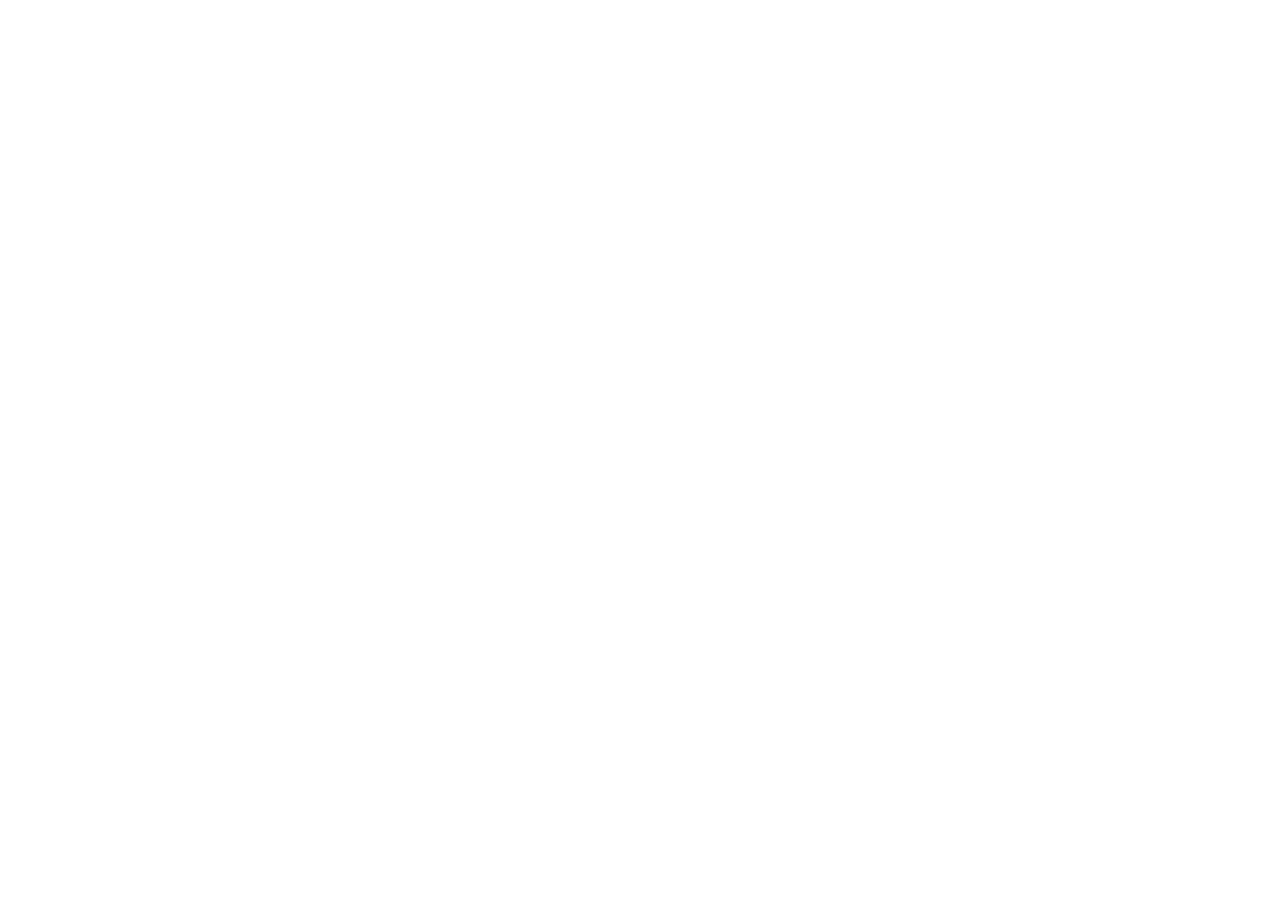
==== index.html @ 461d2f04 "start the HW-4 project. create index.html and useing bootsrap and google font create style.css creat" ====
<!DOCTYPE html>
<!--[if lt IE 7]>      <html class="no-js lt-ie9 lt-ie8 lt-ie7"> <![endif]-->
<!--[if IE 7]>         <html class="no-js lt-ie9 lt-ie8"> <![endif]-->
<!--[if IE 8]>         <html class="no-js lt-ie9"> <![endif]-->
<!--[if gt IE 8]><!-->
<html class="no-js">
<!--<![endif]-->

<head>
    <meta charset="utf-8">
    <meta http-equiv="X-UA-Compatible" content="IE=edge">
    <title></title>
    <meta name="description" content="">
    <meta name="viewport" content="width=device-width, initial-scale=1">
    <link rel="stylesheet" href="https://maxcdn.bootstrapcdn.com/bootstrap/4.0.0/css/bootstrap.min.css"
        integrity="sha384-Gn5384xqQ1aoWXA+058RXPxPg6fy4IWvTNh0E263XmFcJlSAwiGgFAW/dAiS6JXm" crossorigin="anonymous">
    <link rel="stylesheet" href="style.css">
    <link href="https://fonts.googleapis.com/css2?family=Poppins:wght@400;700&display=swap" rel="stylesheet">

</head>

<body>
    <!--[if lt IE 7]>
            <p class="browsehappy">You are using an <strong>outdated</strong> browser. Please <a href="#">upgrade your browser</a> to improve your experience.</p>
        <![endif]-->

    <script src="" async defer></script>
</body>
<script src="https://code.jquery.com/jquery-3.2.1.slim.min.js"
    integrity="sha384-KJ3o2DKtIkvYIK3UENzmM7KCkRr/rE9/Qpg6aAZGJwFDMVNA/GpGFF93hXpG5KkN"
    crossorigin="anonymous"></script>
<script src="https://cdnjs.cloudflare.com/ajax/libs/popper.js/1.12.9/umd/popper.min.js"
    integrity="sha384-ApNbgh9B+Y1QKtv3Rn7W3mgPxhU9K/ScQsAP7hUibX39j7fakFPskvXusvfa0b4Q"
    crossorigin="anonymous"></script>
<script src="https://maxcdn.bootstrapcdn.com/bootstrap/4.0.0/js/bootstrap.min.js"
    integrity="sha384-JZR6Spejh4U02d8jOt6vLEHfe/JQGiRRSQQxSfFWpi1MquVdAyjUar5+76PVCmYl"
    crossorigin="anonymous"></script>

</html>
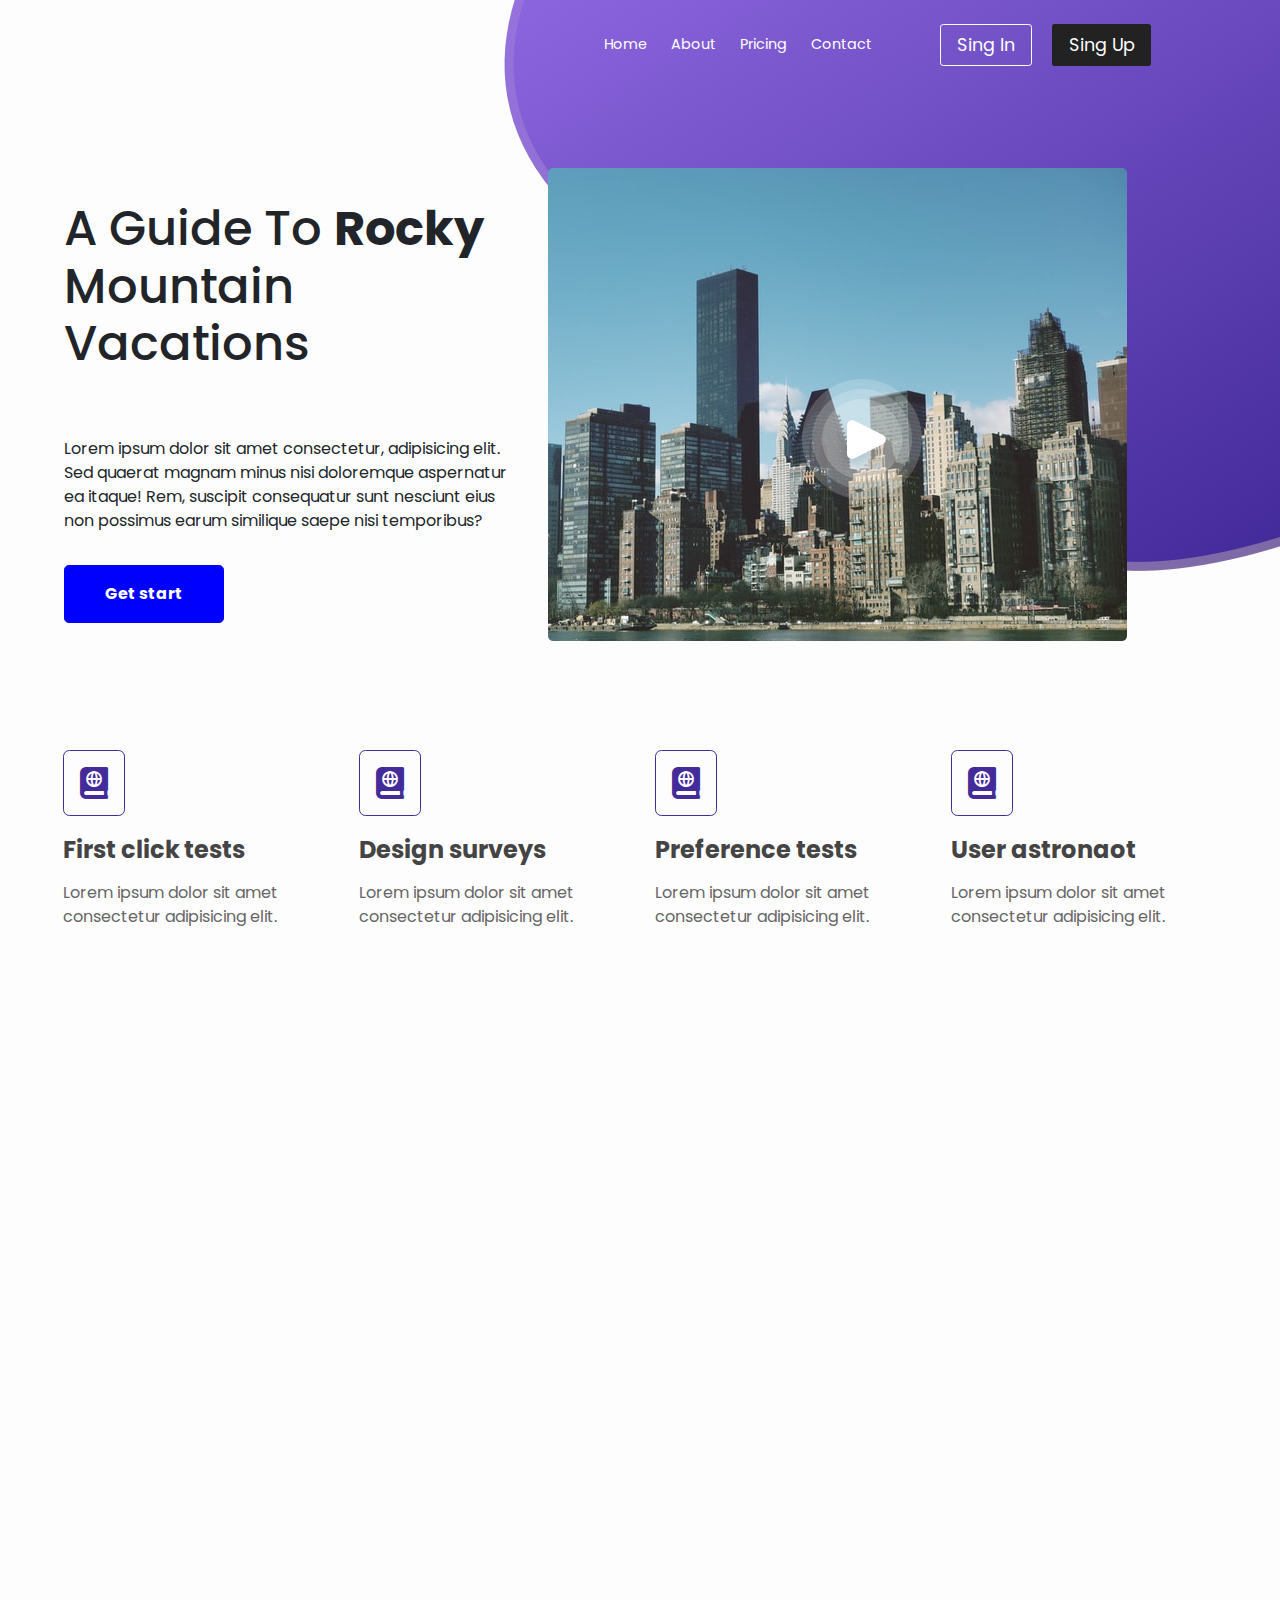
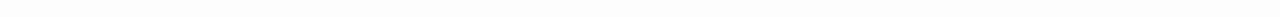
==== commit c413885f: "complate Header-section" ====
--- a/index.html
+++ b/index.html
@@ -14,7 +14,8 @@
     <meta name="viewport" content="width=device-width, initial-scale=1">
     <link rel="stylesheet" href="https://maxcdn.bootstrapcdn.com/bootstrap/4.0.0/css/bootstrap.min.css"
         integrity="sha384-Gn5384xqQ1aoWXA+058RXPxPg6fy4IWvTNh0E263XmFcJlSAwiGgFAW/dAiS6JXm" crossorigin="anonymous">
-    <link rel="stylesheet" href="style.css">
+    <link rel="stylesheet" href="css/style.css">
+    <link rel="stylesheet" href="icomoon/style.css">
     <link href="https://fonts.googleapis.com/css2?family=Poppins:wght@400;700&display=swap" rel="stylesheet">
 
 </head>
@@ -23,6 +24,86 @@
     <!--[if lt IE 7]>
             <p class="browsehappy">You are using an <strong>outdated</strong> browser. Please <a href="#">upgrade your browser</a> to improve your experience.</p>
         <![endif]-->
+
+
+    <div class="main d-flex flex-column mb-5">
+        <div class="header-section d-flex justify-content-start">
+            <div class="contaner d-flex justify-content-start">
+                <ul class="d-flex justify-content-start">
+                    <li><a href="#">Home</a></li>
+                    <li><a href="#">About</a></li>
+                    <li><a href="#">Pricing</a></li>
+                    <li><a href="#">Contact</a></li>
+                </ul>
+                <div class="acount">
+                    <a href="#">Sing In</a>
+                    <a href="#" class="active">Sing Up</a>
+                </div>
+            </div>
+        </div>
+        <div class="view-section my-5">
+            <div class="row d-flex flex-row-reverse">
+                <div class="col-lg-6 col-md-6 col-sm-12 position-relative">
+                    <img src="images/Button 2.png" alt="" class="mr-6">
+                    <div class="play-icon">
+                        <img src="images/play.png" alt="">
+                    </div>
+                </div>
+                <div class="col-lg-6 col-md-6 col-sm-12">
+                    <h4 class="mx-6">A Guide To <span>Rocky</span> Mountain Vacations</h4>
+                    <p class="mx-6">Lorem ipsum dolor sit amet consectetur, adipisicing elit. Sed quaerat magnam minus
+                        nisi
+                        doloremque aspernatur ea itaque! Rem, suscipit consequatur sunt nesciunt eius non possimus earum
+                        similique saepe nisi temporibus?</p>
+                    <a href="#" class="mx-6"><button>Get start</button></a>
+                </div>
+            </div>
+        </div>
+        <div class="about-section my-5">
+            <div class="row m-5">
+                <div class="col-lg-3 col-md-3 col-sm-6 col-xs-12">
+                    <span class="icon-worldBook"></span>
+                    <h4>First click tests</h4>
+                    <p>Lorem ipsum dolor sit amet consectetur adipisicing elit.</p>
+                </div>
+                <div class="col-lg-3 col-md-3 col-sm-6 col-xs-12">
+                    <span class="icon-worldBook"></span>
+                    <h4>Design surveys</h4>
+                    <p>Lorem ipsum dolor sit amet consectetur adipisicing elit.</p>
+                </div>
+                <div class="col-lg-3 col-md-3 col-sm-6 col-xs-12">
+                    <span class="icon-worldBook"></span>
+                    <h4>Preference tests</h4>
+                    <p>Lorem ipsum dolor sit amet consectetur adipisicing elit.</p>
+                </div>
+                <div class="col-lg-3 col-md-3 col-sm-6 col-xs-12">
+                    <span class="icon-worldBook"></span>
+                    <h4>User astronaot</h4>
+                    <p>Lorem ipsum dolor sit amet consectetur adipisicing elit.</p>
+                </div>
+            </div>
+        </div>
+        <div class="learn-section my-5">
+
+        </div>
+        <div class="testimonial my-5">
+
+        </div>
+        <div class="story-section my-5">
+
+        </div>
+        <div class="recent-section my-5">
+
+        </div>
+        <div class="form-section my-5">
+
+        </div>
+        <footer class="mt-5">
+
+        </footer>
+    </div>
+
+
 
     <script src="" async defer></script>
 </body>
--- a/css/style.css
+++ b/css/style.css
@@ -0,0 +1,95 @@
+*{
+    margin: 0;
+    padding: 0;
+}
+body{
+    background-color: #fdfdfd;
+    font-family: 'Poppins', sans-serif;
+    font-size: 1rem;
+}
+a{
+    color: white;
+    text-decoration: none;
+    transition: all .3s ease-in;
+}
+li{
+    list-style: none;
+}
+.mx-6{
+    margin:  4rem 7rem 2rem 4rem !important;
+}
+.ml-6{
+    margin-left: 4rem !important;
+}
+.mr-6{
+    position: absolute;
+    right: 10.5rem;
+    margin-top: 2rem;
+}
+.main{
+    background-image: url('../images/Oval.png');
+    background-repeat: no-repeat;
+    background-position: right top;
+    overflow-x: hidden;
+}
+.header-section{
+    margin-left: 45%;
+}
+.header-section ul{
+    margin: 2rem 1rem;
+}
+.header-section li a{
+    font-size: .9rem;
+    margin: 0rem .75rem;
+}
+.header-section .acount{
+    margin-top: 2rem;
+    margin-left: 2rem;
+}
+.header-section .acount a{
+    margin: 0 .5rem;
+    font-size: 1.1rem;
+    border-radius: .2rem;
+    padding: .5rem 1rem;
+    border : .1rem solid white
+}
+.header-section .acount a.active{
+    background-color: #222;
+    border-color: #222;
+}
+.play-icon img{
+    position: absolute;
+    top: 50%;
+    right: 57%;
+}
+.view-section h4{
+    font-size: 3rem;
+}
+.view-section h4 span{
+    font-weight: 700;
+}
+.view-section a button{
+    padding: 1rem 2.5rem;
+    background-color: blue;
+    border: 1px solid blue;
+    border-radius: .3rem;
+    color: white;
+    font-weight: 700;
+}
+.about-section span{
+    font-size: 2rem;
+    padding: 1rem;
+    border: .1rem solid #442b9a;
+    border-radius: .4rem;
+}
+.about-section h4{
+    margin-top: 2rem;
+    font-size: 1.5rem;
+    font-weight: 700;
+    color: #444;
+}
+.about-section p{
+    font-size: 1rem;
+    color: #666;
+    margin-top: 1rem;
+}--- a/icomoon/style.css
+++ b/icomoon/style.css
@@ -0,0 +1,63 @@
+@font-face {
+  font-family: 'icomoon';
+  src:  url('fonts/icomoon.eot?lnn4eu');
+  src:  url('fonts/icomoon.eot?lnn4eu#iefix') format('embedded-opentype'),
+    url('fonts/icomoon.ttf?lnn4eu') format('truetype'),
+    url('fonts/icomoon.woff?lnn4eu') format('woff'),
+    url('fonts/icomoon.svg?lnn4eu#icomoon') format('svg');
+  font-weight: normal;
+  font-style: normal;
+  font-display: block;
+}
+
+[class^="icon-"], [class*=" icon-"] {
+  /* use !important to prevent issues with browser extensions that change fonts */
+  font-family: 'icomoon' !important;
+  speak: none;
+  font-style: normal;
+  font-weight: normal;
+  font-variant: normal;
+  text-transform: none;
+  line-height: 1;
+
+  /* Better Font Rendering =========== */
+  -webkit-font-smoothing: antialiased;
+  -moz-osx-font-smoothing: grayscale;
+}
+
+.icon-biohazard:before {
+  content: "\e900";
+  color: #442b9a;
+}
+.icon-bird:before {
+  content: "\e901";
+  color: #442b9a;
+}
+.icon-hand:before {
+  content: "\e902";
+  color: #442b9a;
+}
+.icon-handshake:before {
+  content: "\e903";
+  color: #442b9a;
+}
+.icon-person:before {
+  content: "\e904";
+  color: #442b9a;
+}
+.icon-playSign:before {
+  content: "\e905";
+  color: #442b9a;
+}
+.icon-send-email:before {
+  content: "\e906";
+  color: #442b9a;
+}
+.icon-tick:before {
+  content: "\e907";
+  color: #442b9a;
+}
+.icon-worldBook:before {
+  content: "\e908";
+  color: #442b9a;
+}
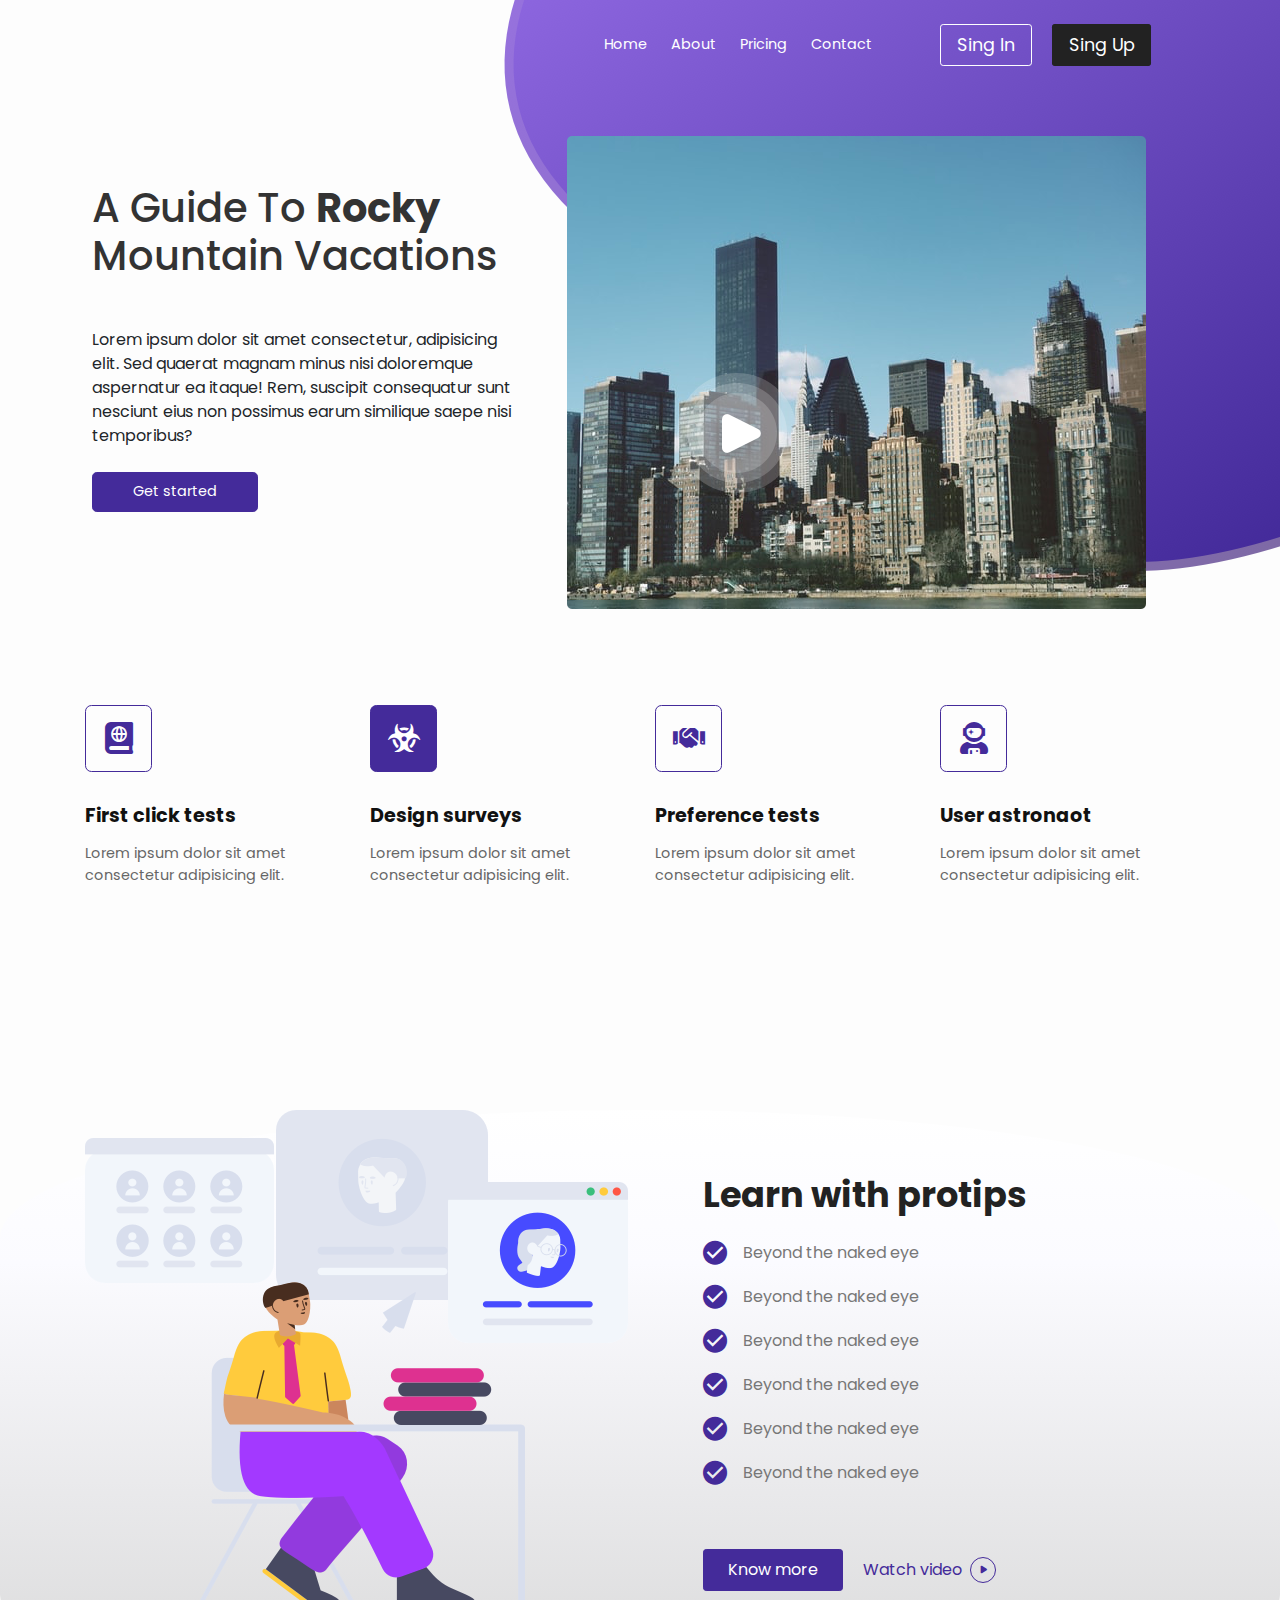
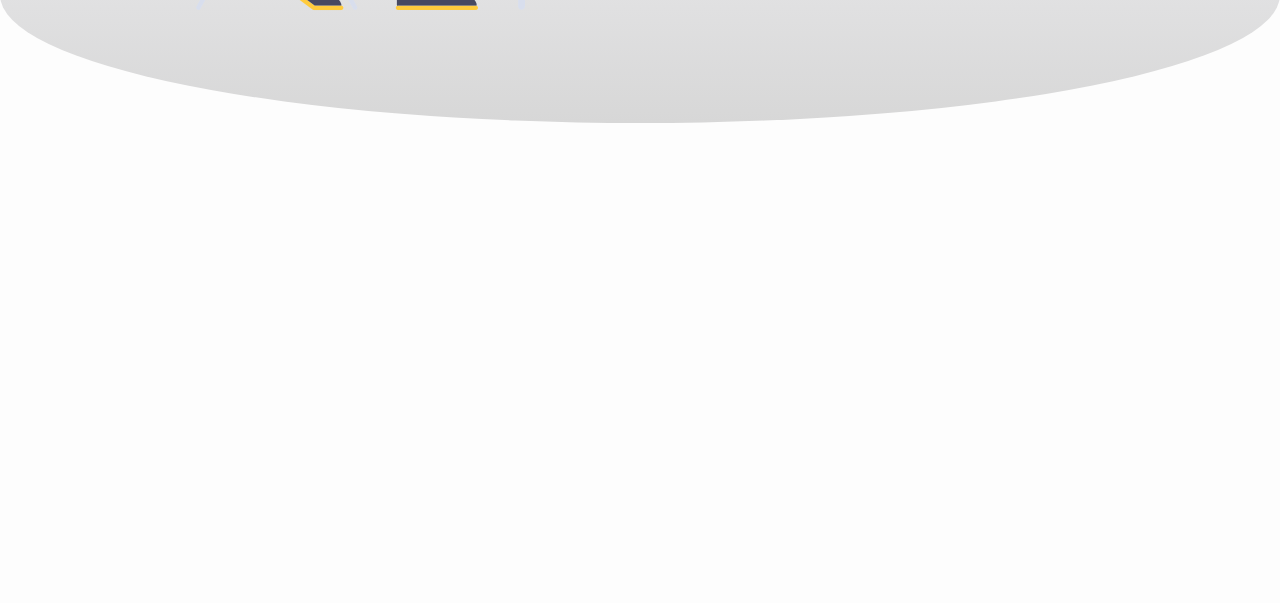
==== commit d31f2f82: "create and complate learn-section" ====
--- a/index.html
+++ b/index.html
@@ -42,49 +42,91 @@
             </div>
         </div>
         <div class="view-section my-5">
-            <div class="row d-flex flex-row-reverse">
-                <div class="col-lg-6 col-md-6 col-sm-12 position-relative">
-                    <img src="images/Button 2.png" alt="" class="mr-6">
-                    <div class="play-icon">
-                        <img src="images/play.png" alt="">
+            <div class="container">
+                <div class="row d-flex flex-row-reverse">
+                    <div class="col-lg-6 col-md-6 col-sm-12 position-relative mr-6">
+                        <img src="images/Button 2.png" alt="">
+                        <div class="play-icon mr-6">
+                            <img src="images/play.png" alt="">
+                        </div>
                     </div>
-                </div>
-                <div class="col-lg-6 col-md-6 col-sm-12">
-                    <h4 class="mx-6">A Guide To <span>Rocky</span> Mountain Vacations</h4>
-                    <p class="mx-6">Lorem ipsum dolor sit amet consectetur, adipisicing elit. Sed quaerat magnam minus
-                        nisi
-                        doloremque aspernatur ea itaque! Rem, suscipit consequatur sunt nesciunt eius non possimus earum
-                        similique saepe nisi temporibus?</p>
-                    <a href="#" class="mx-6"><button>Get start</button></a>
+                    <div class="col-lg-5 col-md-5 col-sm-12">
+                        <h4 class="my-5">A Guide To <span>Rocky</span> Mountain Vacations</h4>
+                        <p class="my-4 mr-4">Lorem ipsum dolor sit amet consectetur, adipisicing elit. Sed quaerat
+                            magnam
+                            minus
+                            nisi
+                            doloremque aspernatur ea itaque! Rem, suscipit consequatur sunt nesciunt eius non possimus
+                            earum
+                            similique saepe nisi temporibus?</p>
+                        <a href="#" class=""><button>Get started</button></a>
+                    </div>
                 </div>
             </div>
         </div>
         <div class="about-section my-5">
-            <div class="row m-5">
-                <div class="col-lg-3 col-md-3 col-sm-6 col-xs-12">
-                    <span class="icon-worldBook"></span>
-                    <h4>First click tests</h4>
-                    <p>Lorem ipsum dolor sit amet consectetur adipisicing elit.</p>
-                </div>
-                <div class="col-lg-3 col-md-3 col-sm-6 col-xs-12">
-                    <span class="icon-worldBook"></span>
-                    <h4>Design surveys</h4>
-                    <p>Lorem ipsum dolor sit amet consectetur adipisicing elit.</p>
-                </div>
-                <div class="col-lg-3 col-md-3 col-sm-6 col-xs-12">
-                    <span class="icon-worldBook"></span>
-                    <h4>Preference tests</h4>
-                    <p>Lorem ipsum dolor sit amet consectetur adipisicing elit.</p>
-                </div>
-                <div class="col-lg-3 col-md-3 col-sm-6 col-xs-12">
-                    <span class="icon-worldBook"></span>
-                    <h4>User astronaot</h4>
-                    <p>Lorem ipsum dolor sit amet consectetur adipisicing elit.</p>
+            <div class="container">
+                <div class="row">
+                    <div class="col-lg-3 col-md-3 col-sm-6 col-xs-12">
+                        <span class="icon-worldBook"></span>
+                        <h4>First click tests</h4>
+                        <p>Lorem ipsum dolor sit amet consectetur adipisicing elit.</p>
+                    </div>
+                    <div class="col-lg-3 col-md-3 col-sm-6 col-xs-12">
+                        <span class="icon-biohazard"></span>
+                        <h4>Design surveys</h4>
+                        <p>Lorem ipsum dolor sit amet consectetur adipisicing elit.</p>
+                    </div>
+                    <div class="col-lg-3 col-md-3 col-sm-6 col-xs-12">
+                        <span class="icon-handshake"></span>
+                        <h4>Preference tests</h4>
+                        <p>Lorem ipsum dolor sit amet consectetur adipisicing elit.</p>
+                    </div>
+                    <div class="col-lg-3 col-md-3 col-sm-6 col-xs-12">
+                        <span class="icon-person"></span>
+                        <h4>User astronaot</h4>
+                        <p>Lorem ipsum dolor sit amet consectetur adipisicing elit.</p>
+                    </div>
                 </div>
             </div>
         </div>
-        <div class="learn-section my-5">
-
+        <div class="learn-section">
+            <div class="container">
+                <div class="row">
+                    <div class="col-lg-6 col-md-6 col-sm-6 col-xs-12"><img src="images/illustrator.png" alt=""></div>
+                    <div class="col-lg-6 col-md-6 col-sm-6 col-xs-12 mt-6">
+                        <h3 class="ml-5 mb-4">Learn with protips</h3>
+                        <div class="learning d-flex justify-content-start ml-5 mb-1">
+                            <span class="icon-tick mr-3"></span>
+                            <p>Beyond the naked eye</p>
+                        </div>
+                        <div class="learning d-flex justify-content-start ml-5 mb-1">
+                            <span class="icon-tick mr-3"></span>
+                            <p>Beyond the naked eye</p>
+                        </div>
+                        <div class="learning d-flex justify-content-start ml-5 mb-1">
+                            <span class="icon-tick mr-3"></span>
+                            <p>Beyond the naked eye</p>
+                        </div>
+                        <div class="learning d-flex justify-content-start ml-5 mb-1">
+                            <span class="icon-tick mr-3"></span>
+                            <p>Beyond the naked eye</p>
+                        </div>
+                        <div class="learning d-flex justify-content-start ml-5 mb-1">
+                            <span class="icon-tick mr-3"></span>
+                            <p>Beyond the naked eye</p>
+                        </div>
+                        <div class="learning d-flex justify-content-start ml-5 mb-1">
+                            <span class="icon-tick mr-3"></span>
+                            <p>Beyond the naked eye</p>
+                        </div>
+                        <div class="learning-more mt-5">
+                            <a href="#" class=" ml-5"><button>Know more</button></a>
+                            <a href="#" class="ml-3">Watch video <span class="icon-playSign"></span></a>
+                        </div>
+                    </div>
+                </div>
+            </div>
         </div>
         <div class="testimonial my-5">
 
--- a/css/style.css
+++ b/css/style.css
@@ -18,13 +18,15 @@
 .mx-6{
     margin:  4rem 7rem 2rem 4rem !important;
 }
+.mt-6{
+    margin-top: 4rem !important;
+}
+}
 .ml-6{
     margin-left: 4rem !important;
 }
 .mr-6{
-    position: absolute;
-    right: 10.5rem;
-    margin-top: 2rem;
+    margin-right: 5.5rem;
 }
 .main{
     background-image: url('../images/Oval.png');
@@ -63,33 +65,82 @@
     right: 57%;
 }
 .view-section h4{
-    font-size: 3rem;
+    font-size: 2.5rem;
+    color: #333;
 }
 .view-section h4 span{
     font-weight: 700;
 }
 .view-section a button{
-    padding: 1rem 2.5rem;
-    background-color: blue;
-    border: 1px solid blue;
+    padding: .5rem 2.5rem;
+    background-color: #442b9a;
+    border: 1px solid #442b9a;
     border-radius: .3rem;
     color: white;
-    font-weight: 700;
+    font-size: .9rem;
 }
 .about-section span{
+    display: block;
+    width: 4.2rem;
+    height: 4.2rem;
     font-size: 2rem;
+    text-align: center;
     padding: 1rem;
     border: .1rem solid #442b9a;
     border-radius: .4rem;
 }
+.about-section .col-lg-3:nth-child(2) span{
+    background-color: #442b9a;
+}
+.about-section .icon-biohazard:before {
+    content: "\e900";
+    color: white;
+  }
 .about-section h4{
     margin-top: 2rem;
-    font-size: 1.5rem;
+    font-size: 1.2rem;
     font-weight: 700;
-    color: #444;
+    color: #111;
 }
 .about-section p{
-    font-size: 1rem;
+    font-size: .9rem; 
     color: #666;
     margin-top: 1rem;
+}
+.learn-section{
+    margin-top: 10rem;
+    padding-bottom: 7rem;
+    border-radius: 50rem/10rem;
+    /* border-bottom-left-radius: 10rem/10rem ;
+    border-bottom-right-radius: 10rem/10rem ; */
+    background: linear-gradient(0deg, rgba(215,215,215,1) 0%, rgba(251,251,255,1) 75%, rgba(255,255,255,1) 100%);
+}
+.learn-section h3{
+    font-size: 2.2rem;
+    font-weight: 700;
+    color: #222;
+}
+.learn-section .learning span{
+    font-size: 1.5rem;
+}
+.learn-section .learning p{
+    color: #777;
+}
+.learn-section .learning-more button{
+    padding: .5rem 1.5rem;
+    background-color: #442b9a;
+    border: .1rem solid #442b9a;
+    color: #fff;
+    border-radius: .2rem;
+}
+.learn-section .learning-more a{
+    position: relative;
+    color: #442b9a;
+}
+.learn-section .learning-more span{
+    position: absolute;
+    font-size: 1.5rem;
+    border: .05rem solid #442b9a;
+    border-radius: 50%;
+    margin: .55rem 0 0 .5rem;
 }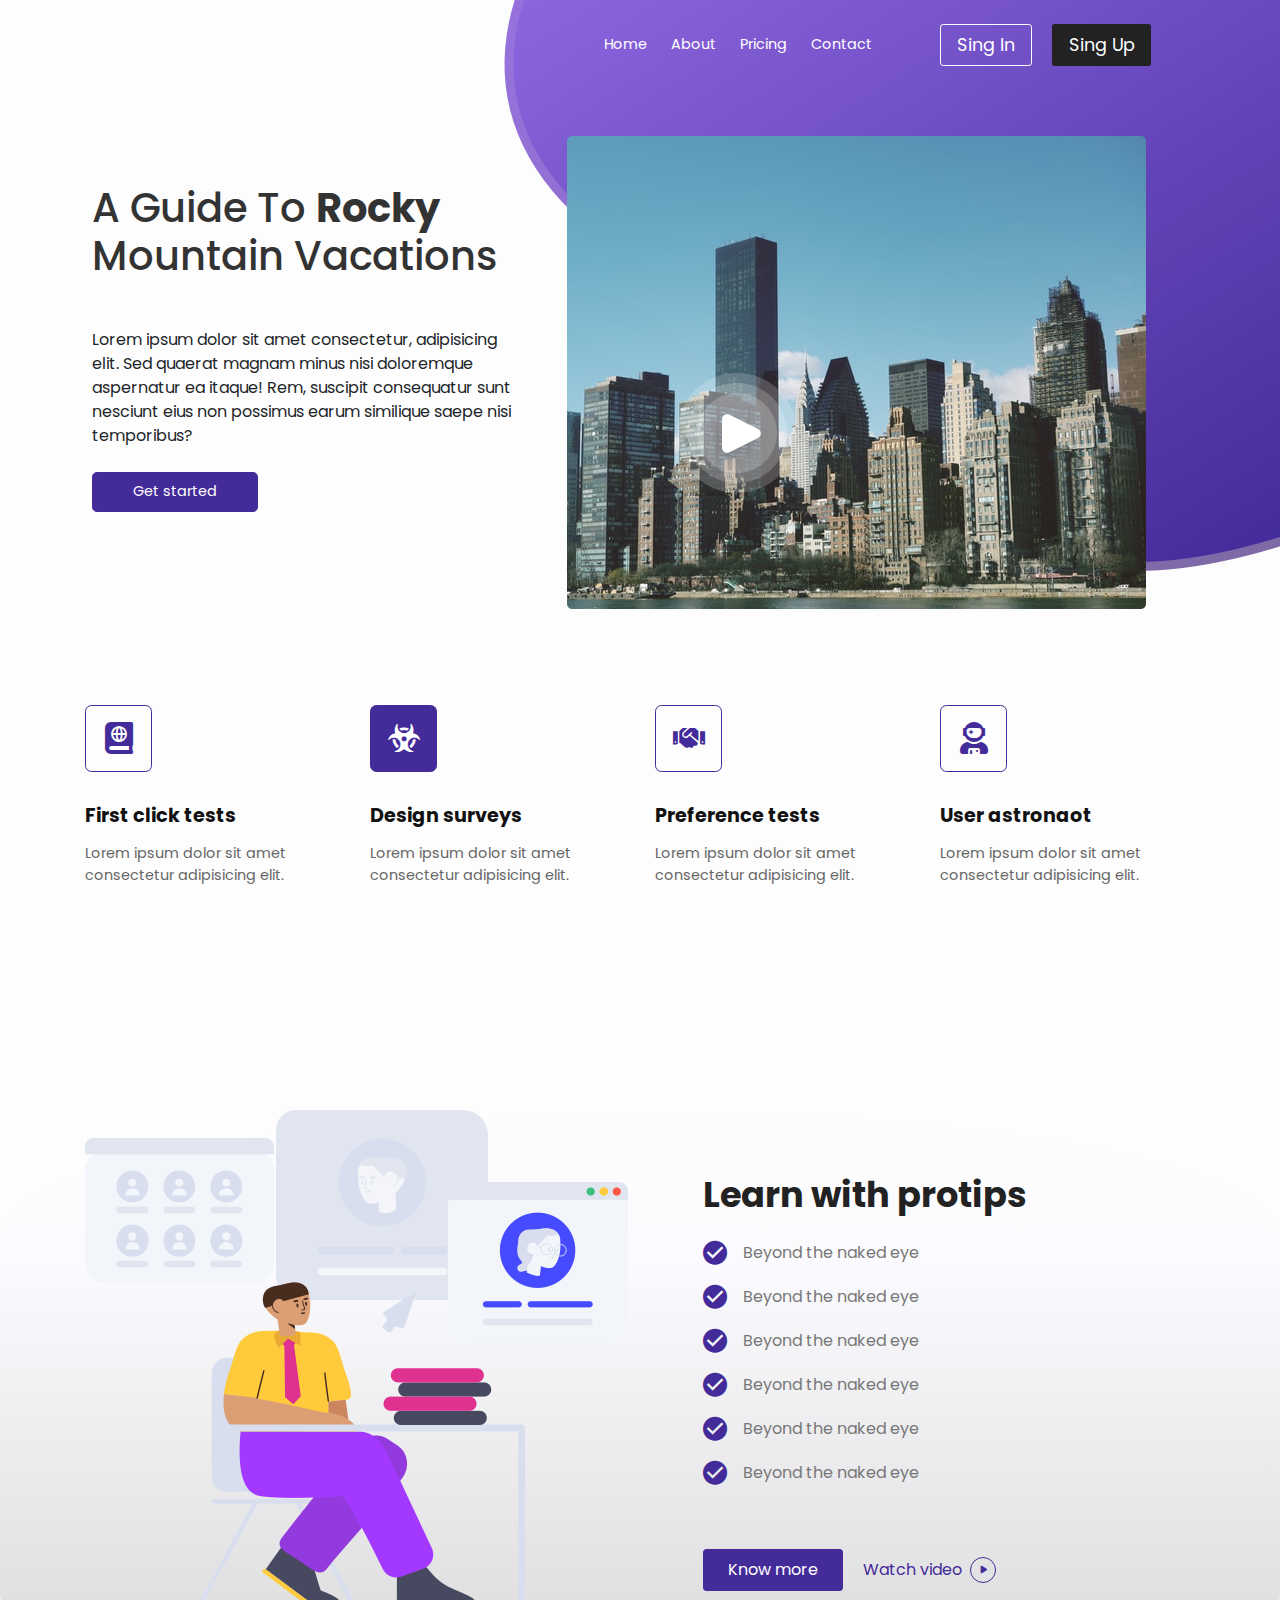
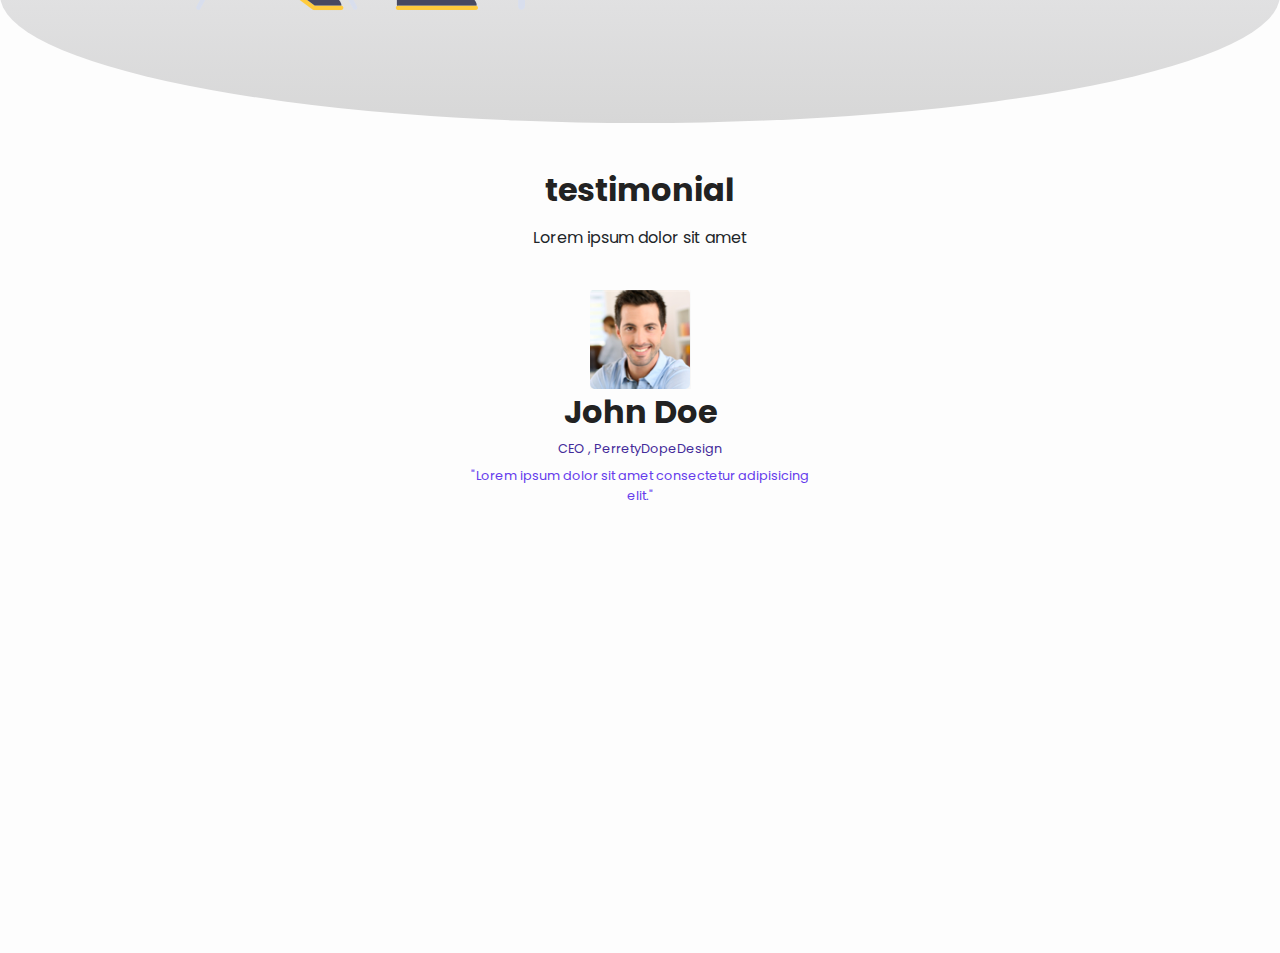
==== commit 4d1fe7b2: "create and complate the testimonial section and edit the TestimonialPicture" ====
--- a/index.html
+++ b/index.html
@@ -129,7 +129,18 @@
             </div>
         </div>
         <div class="testimonial my-5">
-
+            <div class="container">
+                <div class="row d-flex justify-content-center">
+                    <div class="col-lg-4 col-md-4 col-sm-8 col-xs-12 text-center">
+                        <h3>testimonial</h3>
+                        <p class="mt-3">Lorem ipsum dolor sit amet</p>
+                        <img src="images/TestimonialPicture.png" alt="" class="mt-4">
+                        <h3 class="mt-1">John Doe</h3>
+                        <a href="#" class="d-block">CEO , PerretyDopeDesign</a>
+                        <p class="testimonial-color mt-2">"Lorem ipsum dolor sit amet consectetur adipisicing elit."</p>
+                    </div>
+                </div>
+            </div>
         </div>
         <div class="story-section my-5">
 
--- a/css/style.css
+++ b/css/style.css
@@ -113,7 +113,7 @@
     border-radius: 50rem/10rem;
     /* border-bottom-left-radius: 10rem/10rem ;
     border-bottom-right-radius: 10rem/10rem ; */
-    background: linear-gradient(0deg, rgba(215,215,215,1) 0%, rgba(251,251,255,1) 75%, rgba(255,255,255,1) 100%);
+    background: linear-gradient(0deg, rgba(215,215,215,1) 0%, rgba(251,251,255,1) 75%, #fdfdfd 100%);
 }
 .learn-section h3{
     font-size: 2.2rem;
@@ -143,4 +143,17 @@
     border: .05rem solid #442b9a;
     border-radius: 50%;
     margin: .55rem 0 0 .5rem;
+}
+.testimonial h3{
+    font-size: 2rem;
+    font-weight: 700;
+    color: #222;
+}
+.testimonial a{
+    color: #442b9a;
+    font-size: .8rem;
+}
+.testimonial-color{
+    color: #653cec;
+    font-size: .8rem;
 }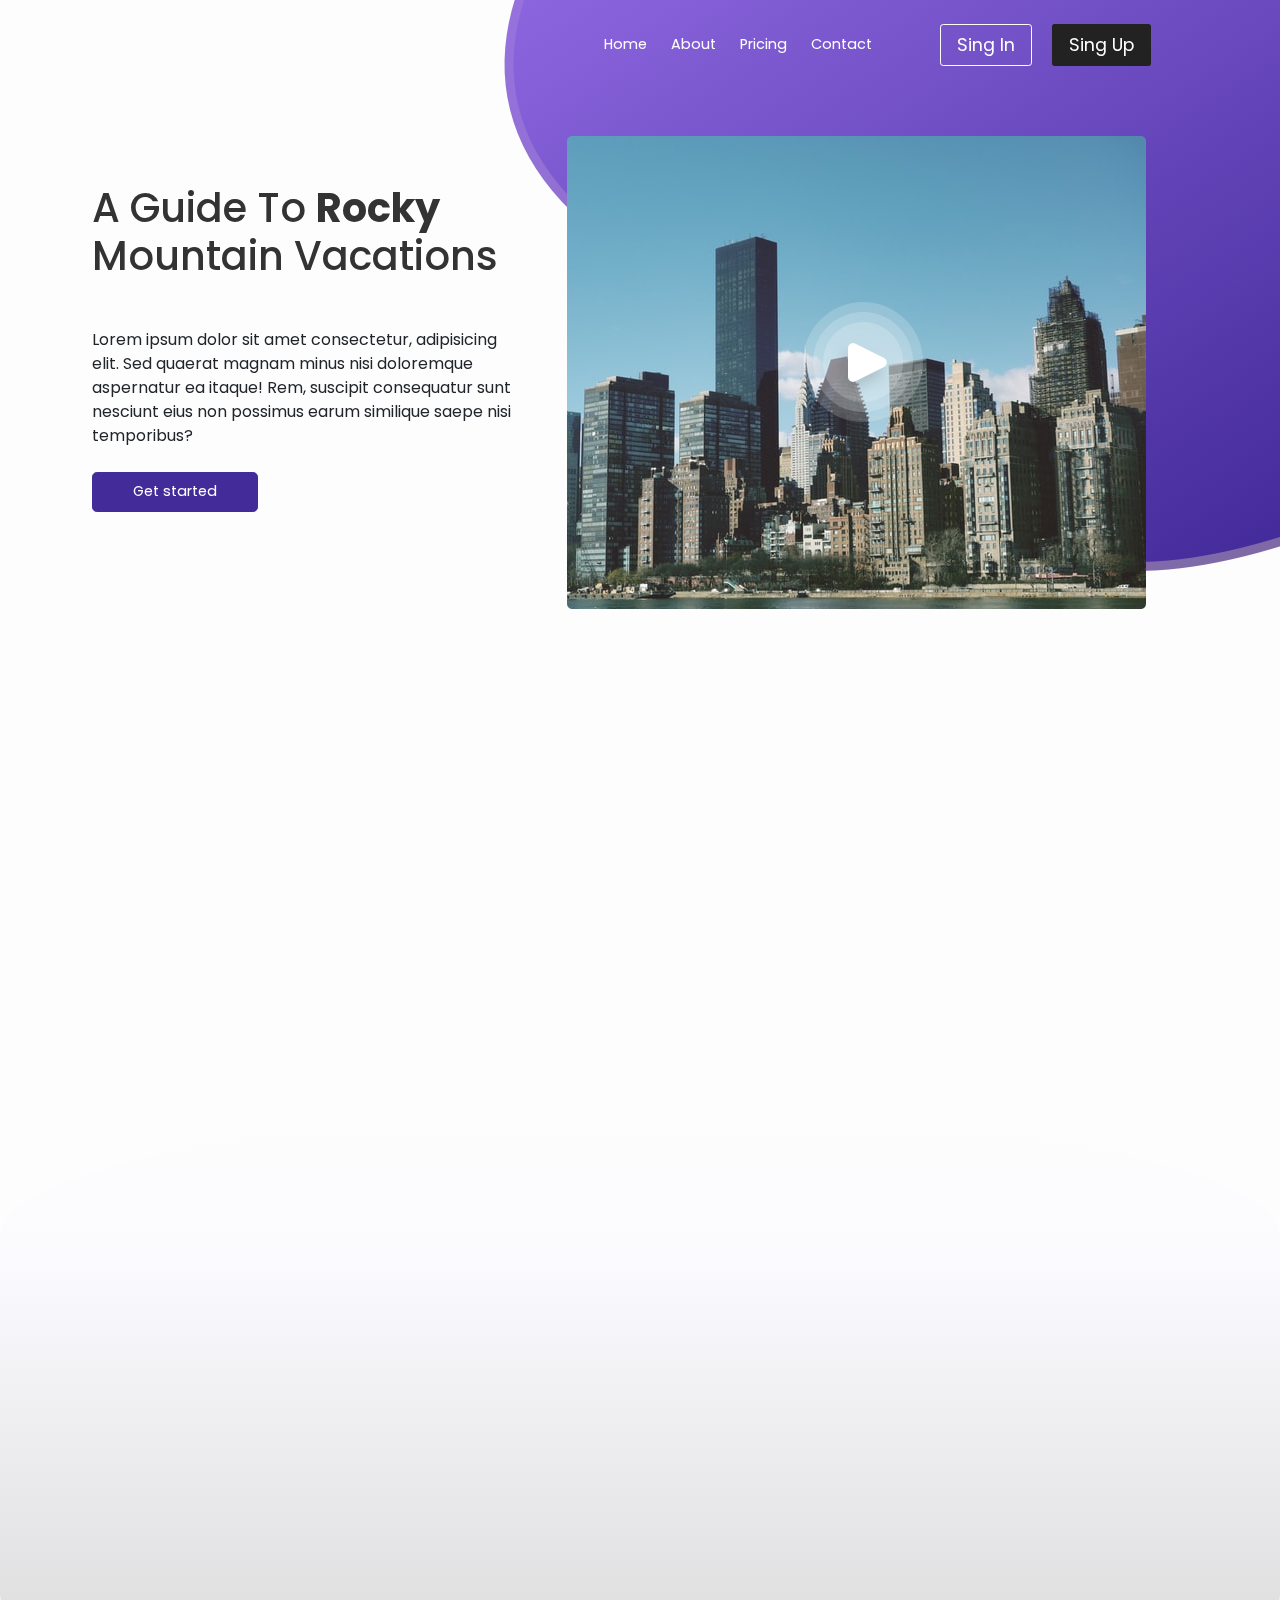
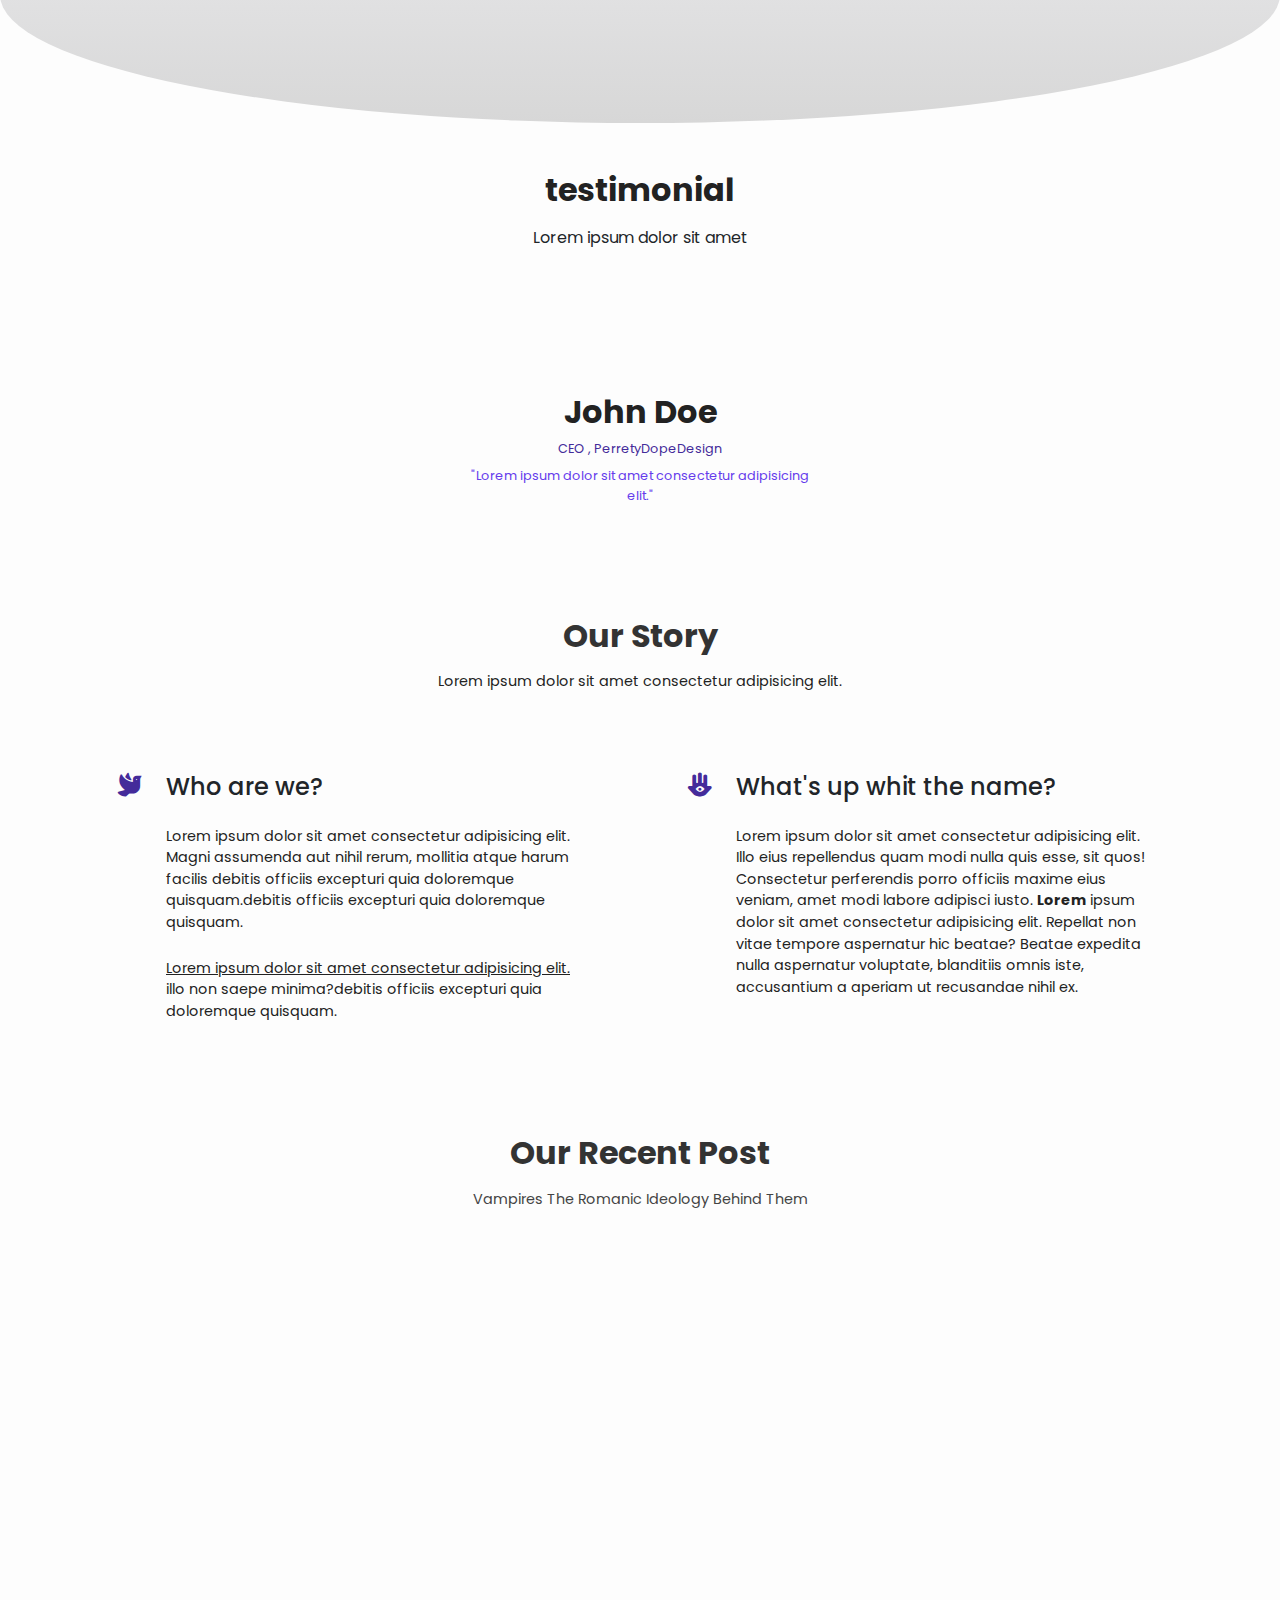
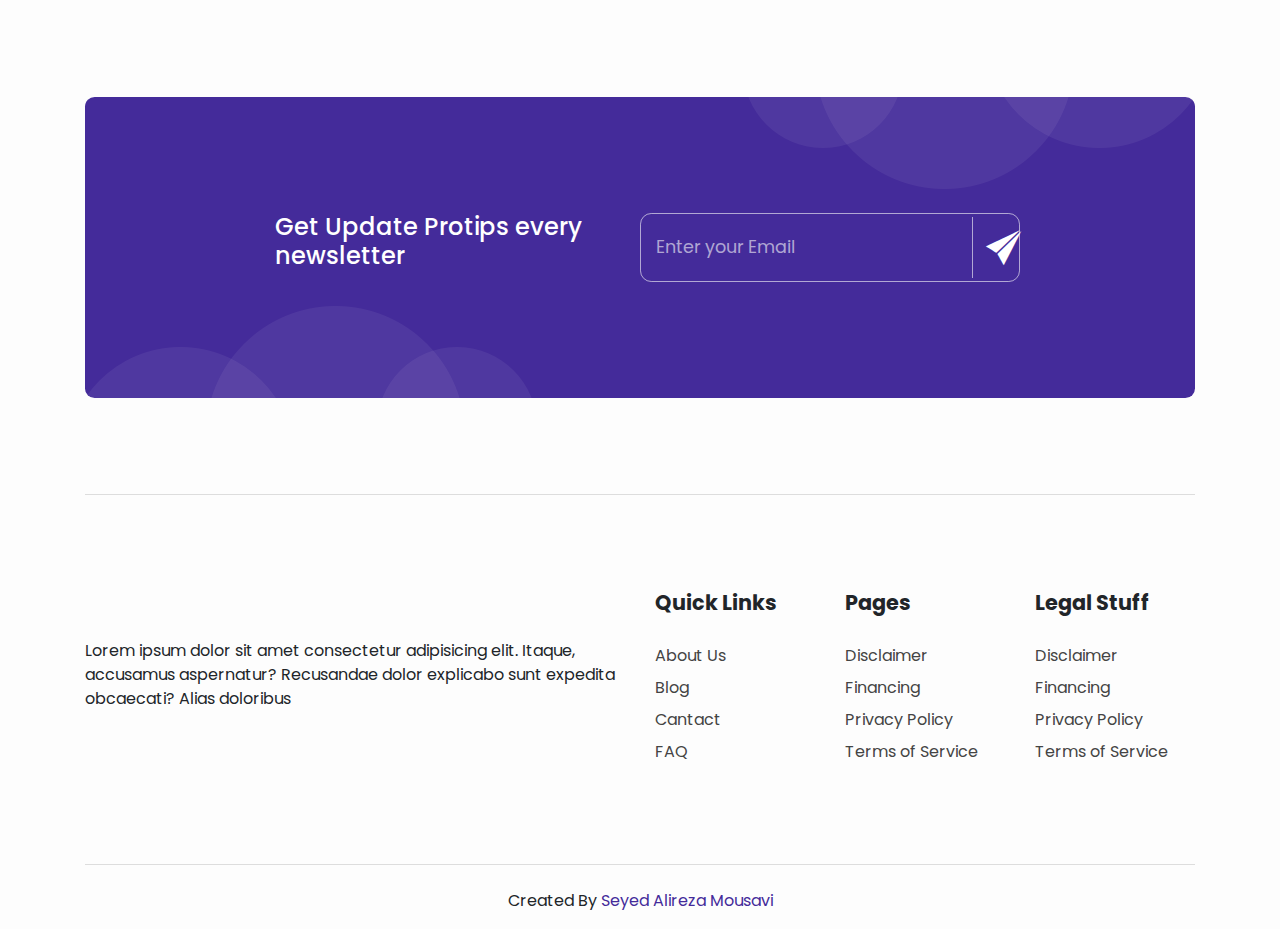
==== commit b7f042b8: "add Aos and the end of project:)" ====
--- a/index.html
+++ b/index.html
@@ -14,9 +14,10 @@
     <meta name="viewport" content="width=device-width, initial-scale=1">
     <link rel="stylesheet" href="https://maxcdn.bootstrapcdn.com/bootstrap/4.0.0/css/bootstrap.min.css"
         integrity="sha384-Gn5384xqQ1aoWXA+058RXPxPg6fy4IWvTNh0E263XmFcJlSAwiGgFAW/dAiS6JXm" crossorigin="anonymous">
+    <link rel="stylesheet" href="icomoon/style.css">
+    <link href="https://unpkg.com/aos@2.3.1/dist/aos.css" rel="stylesheet">
     <link rel="stylesheet" href="css/style.css">
-    <link rel="stylesheet" href="icomoon/style.css">
-    <link href="https://fonts.googleapis.com/css2?family=Poppins:wght@400;700&display=swap" rel="stylesheet">
+    <link href="https://fonts.googleapis.com/css2?family=Poppins:wght@400;500;700&display=swap" rel="stylesheet">
 
 </head>
 
@@ -26,8 +27,8 @@
         <![endif]-->
 
 
-    <div class="main d-flex flex-column mb-5">
-        <div class="header-section d-flex justify-content-start">
+    <div class="main d-flex flex-column">
+        <div class="header-section d-flex justify-content-start" data-aos="zoom-in" data-aos-duration="1500">
             <div class="contaner d-flex justify-content-start">
                 <ul class="d-flex justify-content-start">
                     <li><a href="#">Home</a></li>
@@ -44,13 +45,14 @@
         <div class="view-section my-5">
             <div class="container">
                 <div class="row d-flex flex-row-reverse">
-                    <div class="col-lg-6 col-md-6 col-sm-12 position-relative mr-6">
+                    <div class="col-lg-6 col-md-6 col-sm-12 position-relative mr-6" data-aos="fade-down-left"
+                        data-aos-duration="2000">
                         <img src="images/Button 2.png" alt="">
                         <div class="play-icon mr-6">
-                            <img src="images/play.png" alt="">
-                        </div>
-                    </div>
-                    <div class="col-lg-5 col-md-5 col-sm-12">
+                            <img src="images/play.png" class="d-flex justify-content-center" alt="">
+                        </div>
+                    </div>
+                    <div class="col-lg-5 col-md-5 col-sm-12" data-aos="fade-down-right" data-aos-duration="2000">
                         <h4 class="my-5">A Guide To <span>Rocky</span> Mountain Vacations</h4>
                         <p class="my-4 mr-4">Lorem ipsum dolor sit amet consectetur, adipisicing elit. Sed quaerat
                             magnam
@@ -67,22 +69,26 @@
         <div class="about-section my-5">
             <div class="container">
                 <div class="row">
-                    <div class="col-lg-3 col-md-3 col-sm-6 col-xs-12">
+                    <div class="col-lg-3 col-md-3 col-sm-6 col-xs-12" data-aos="fade-down" data-aos-duration="2000"
+                        data-aos-anchor-placement="bottom-bottom">
                         <span class="icon-worldBook"></span>
                         <h4>First click tests</h4>
                         <p>Lorem ipsum dolor sit amet consectetur adipisicing elit.</p>
                     </div>
-                    <div class="col-lg-3 col-md-3 col-sm-6 col-xs-12">
+                    <div class="col-lg-3 col-md-3 col-sm-6 col-xs-12" data-aos="fade-up" data-aos-duration="2000"
+                        data-aos-anchor-placement="bottom-bottom">
                         <span class="icon-biohazard"></span>
                         <h4>Design surveys</h4>
                         <p>Lorem ipsum dolor sit amet consectetur adipisicing elit.</p>
                     </div>
-                    <div class="col-lg-3 col-md-3 col-sm-6 col-xs-12">
+                    <div class="col-lg-3 col-md-3 col-sm-6 col-xs-12" data-aos="fade-down" data-aos-duration="2000"
+                        data-aos-anchor-placement="bottom-bottom">
                         <span class="icon-handshake"></span>
                         <h4>Preference tests</h4>
                         <p>Lorem ipsum dolor sit amet consectetur adipisicing elit.</p>
                     </div>
-                    <div class="col-lg-3 col-md-3 col-sm-6 col-xs-12">
+                    <div class="col-lg-3 col-md-3 col-sm-6 col-xs-12" data-aos="fade-up" data-aos-duration="2000"
+                        data-aos-anchor-placement="bottom-bottom">
                         <span class="icon-person"></span>
                         <h4>User astronaot</h4>
                         <p>Lorem ipsum dolor sit amet consectetur adipisicing elit.</p>
@@ -91,7 +97,7 @@
             </div>
         </div>
         <div class="learn-section">
-            <div class="container">
+            <div class="container" data-aos="zoom-in" data-aos-duration="2000">
                 <div class="row">
                     <div class="col-lg-6 col-md-6 col-sm-6 col-xs-12"><img src="images/illustrator.png" alt=""></div>
                     <div class="col-lg-6 col-md-6 col-sm-6 col-xs-12 mt-6">
@@ -134,7 +140,8 @@
                     <div class="col-lg-4 col-md-4 col-sm-8 col-xs-12 text-center">
                         <h3>testimonial</h3>
                         <p class="mt-3">Lorem ipsum dolor sit amet</p>
-                        <img src="images/TestimonialPicture.png" alt="" class="mt-4">
+                        <img src="images/TestimonialPicture.png" alt="" class="mt-4" data-aos="fade-right"
+                            data-aos-duration="2500" data-aos-anchor-placement="bottom-bottom">
                         <h3 class="mt-1">John Doe</h3>
                         <a href="#" class="d-block">CEO , PerretyDopeDesign</a>
                         <p class="testimonial-color mt-2">"Lorem ipsum dolor sit amet consectetur adipisicing elit."</p>
@@ -143,17 +150,127 @@
             </div>
         </div>
         <div class="story-section my-5">
-
+            <div class="container text-center">
+                <h3>Our Story</h3>
+                <p class="mt-3">Lorem ipsum dolor sit amet consectetur adipisicing elit.</p>
+                <div class="row">
+                    <div class="col-lg-6 col-md-6 col-sm-12 col-xs-12  d-flex justify-content-start px-5">
+                        <span class="icon-bird"></span>
+                        <div class="text-story text-left ml-4">
+                            <h4>Who are we?</h4>
+                            <p class="my-4">Lorem ipsum dolor sit amet consectetur adipisicing elit. Magni assumenda aut
+                                nihil rerum, mollitia atque harum facilis debitis officiis excepturi quia doloremque
+                                quisquam.debitis officiis excepturi quia doloremque
+                                quisquam.</p>
+                            <p><a href="#">Lorem ipsum dolor sit amet consectetur adipisicing elit. </a> illo non saepe
+                                minima?debitis officiis excepturi quia doloremque
+                                quisquam.</p>
+                        </div>
+                    </div>
+                    <div class="col-lg-6 col-md-6 col-sm-12 col-xs-12 d-flex justify-content-start px-5">
+                        <span class="icon-hand"></span>
+                        <div class="text-story text-left ml-4">
+                            <h4>What's up whit the name?</h4>
+                            <p class="my-4">
+                                Lorem ipsum dolor sit amet consectetur adipisicing elit. Illo eius repellendus quam modi
+                                nulla quis esse, sit quos! Consectetur perferendis porro officiis maxime eius veniam,
+                                amet modi labore adipisci iusto. <span>Lorem</span> ipsum dolor sit amet consectetur
+                                adipisicing
+                                elit. Repellat non vitae tempore aspernatur hic beatae? Beatae expedita nulla aspernatur
+                                voluptate, blanditiis omnis iste, accusantium a aperiam ut recusandae nihil ex.
+                            </p>
+                        </div>
+                    </div>
+                </div>
+            </div>
         </div>
         <div class="recent-section my-5">
-
-        </div>
-        <div class="form-section my-5">
-
-        </div>
-        <footer class="mt-5">
-
+            <div class="container text-center">
+                <h3>Our Recent Post</h3>
+                <p class="mt-3 mb-5">Vampires The Romanic Ideology Behind Them</p>
+                <div class="row text-left">
+                    <div class="col-lg-4 col-md-4 col-sm-12 col-xs-12" data-aos="fade-down" data-aos-duration="2000"
+                        data-aos-anchor-placement="center-bottom">
+                        <img src="images/image1.png" alt="">
+                        <a href="#" class="d-block my-4">Upgrading To Maicrosoft Windows Vista Tips</a>
+                        <p>by <span> Aboul Hassan Milon </span> | 02 Feb 2020</p>
+                    </div>
+                    <div class="col-lg-4 col-md-4 col-sm-12 col-xs-12" data-aos="fade-up" data-aos-duration="2000"
+                        data-aos-anchor-placement="center-bottom">
+                        <img src="images/image2.png" alt="">
+                        <a href="#" class="active d-block my-4 pr-2">Finally A Top Secret Way You Can Get Google</a>
+                        <p>by <span> Aboul Hassan Milon </span> | 02 Feb 2020</p>
+                    </div>
+                    <div class="col-lg-4 col-md-4 col-sm-12 col-xs-12" data-aos="fade-down" data-aos-duration="2000"
+                        data-aos-anchor-placement="center-bottom">
+                        <img src="images/image3.png" alt="">
+                        <a href="#" class="d-block my-4">Upgrading To Maicrosoft Windows Vista Tips</a>
+                        <p>by <span> Aboul Hassan Milon </span> | 02 Feb 2020</p>
+                    </div>
+                </div>
+            </div>
+        </div>
+        <div class="container">
+            <div class="form-section my-5">
+                <div class="img-top-form d-flex justify-content-end">
+                    <img src="images/shape1.png" alt="">
+                </div>
+                <div class="form-input">
+                    <div class="row d-flex justify-content-center my-4">
+                        <div class="col-4">
+                            <h4>
+                                Get Update Protips every newsletter
+                            </h4>
+                        </div>
+                        <div class="input-email col-4 d-flex align-items-cnter justify-content-between">
+                            <input type="email" placeholder="Enter your Email">
+                            <span class="icon-send-email"></span>
+                        </div>
+                    </div>
+                </div>
+                <img src="images/shape1.png" alt="">
+            </div>
+        </div>
+        <div class="container">
+            <footer class="mt-5">
+                <div class="row my-5">
+                    <div class="col-lg-6 col-md-6 col-sm-12 col-xs-12 mt-5">
+                        <p>Lorem ipsum dolor sit amet consectetur adipisicing elit. Itaque, accusamus aspernatur?
+                            Recusandae dolor explicabo sunt expedita obcaecati? Alias doloribus</p>
+                    </div>
+                    <div class="col-lg-2 col-md-2 col-sm-4 col-xs-4">
+                        <h3>Quick Links</h3>
+                        <div class="link-footer mt-4">
+                            <a href="#">About Us</a>
+                            <a href="#">Blog</a>
+                            <a href="#">Cantact</a>
+                            <a href="#">FAQ</a>
+                        </div>
+                    </div>
+                    <div class="col-lg-2 col-md-2 col-sm-4 col-xs-4">
+                        <h3>Pages</h3>
+                        <div class="link-footer mt-4">
+                            <a href="#">Disclaimer</a>
+                            <a href="#">Financing</a>
+                            <a href="#">Privacy Policy</a>
+                            <a href="#">Terms of Service</a>
+                        </div>
+                    </div>
+                    <div class="col-lg-2 col-md-2 col-sm-4 col-xs-4">
+                        <h3>Legal Stuff</h3>
+                        <div class="link-footer mt-4">
+                            <a href="#">Disclaimer</a>
+                            <a href="#">Financing</a>
+                            <a href="#">Privacy Policy</a>
+                            <a href="#">Terms of Service</a>
+                        </div>
+                    </div>
+                </div>
+        </div>
         </footer>
+        <div class="created-by text-center mt-4 mb-0 pb-0">
+            <p>Created By <a href="#">Seyed Alireza Mousavi</a></p>
+        </div>
     </div>
 
 
@@ -169,5 +286,9 @@
 <script src="https://maxcdn.bootstrapcdn.com/bootstrap/4.0.0/js/bootstrap.min.js"
     integrity="sha384-JZR6Spejh4U02d8jOt6vLEHfe/JQGiRRSQQxSfFWpi1MquVdAyjUar5+76PVCmYl"
     crossorigin="anonymous"></script>
+<script src="https://unpkg.com/aos@2.3.1/dist/aos.js"></script>
+<script>
+    AOS.init();
+</script>
 
 </html>--- a/css/style.css
+++ b/css/style.css
@@ -11,6 +11,9 @@
     color: white;
     text-decoration: none;
     transition: all .3s ease-in;
+}
+a:hover{
+    text-decoration: none;
 }
 li{
     list-style: none;
@@ -61,8 +64,8 @@
 }
 .play-icon img{
     position: absolute;
-    top: 50%;
-    right: 57%;
+    top: 35%;
+    right: 35%;
 }
 .view-section h4{
     font-size: 2.5rem;
@@ -156,4 +159,98 @@
 .testimonial-color{
     color: #653cec;
     font-size: .8rem;
+}
+.story-section .row{
+    margin-top: 5rem;
+}
+.story-section h3{
+    font-size: 2rem;
+    font-weight: 700;
+    color: #333;
+}
+.story-section span{
+    font-size: 1.5rem;
+}
+.story-section p{
+    font-size: .9rem;
+    color: #222;
+}
+.story-section a{
+    color: #222;
+    text-decoration: underline;
+}
+.text-story span{
+    font-size: .9rem;
+    color: #222;
+    font-weight: 700;
+}
+.recent-section h3{
+    font-size: 2rem;
+    font-weight: 700;
+    color: #333;
+}
+.recent-section p{
+    font-size: .9rem;
+    color: #444;
+}
+.recent-section a{
+    font-size: 1.5rem;
+    font-weight: 700;
+    color: #222;
+}
+.recent-section .active{
+    font-weight: 500;
+    color: #442b9a;
+}
+.form-section{
+    color: white;
+    border-radius: .6rem;
+    background-color: #442b9a;
+}
+.form-section .img-top-form img{
+    transform: rotate(180deg);
+}
+.form-section .input-email{
+    background-color: transparent;
+    border-radius: .7rem;
+    border: .1rem solid rgba(251,251,251,.6);
+}
+.form-section .input-email input{
+    background-color: transparent;
+    outline: none;
+    border: none;
+    color: white;
+}
+.form-section .input-email input::placeholder{
+    color: rgba(251,251,251,.6);
+    font-size: 1.1rem;
+}
+.form-section .input-email  span{
+    font-size: 2.2rem;
+    margin: 0.2rem 0rem;
+    padding: .8rem 0;
+    padding-left: .8rem;
+    border-left: .1rem solid rgba(251,251,251,.6);
+}
+.form-section .icon-send-email:before {
+    content: "\e906";
+    color: #fff;
+}
+footer{
+    padding: 3rem 0;
+    border-top: .05rem solid #ddd;
+    border-bottom: .05rem solid #ddd;
+}
+footer h3{
+    font-weight: 700;
+    font-size: 1.3rem;
+}
+footer a{
+    display: block;
+    color: #444;
+    line-height: 2;
+    font-size: 1rem;
+}
+.created-by a{
+    color: #442b9a;
 }